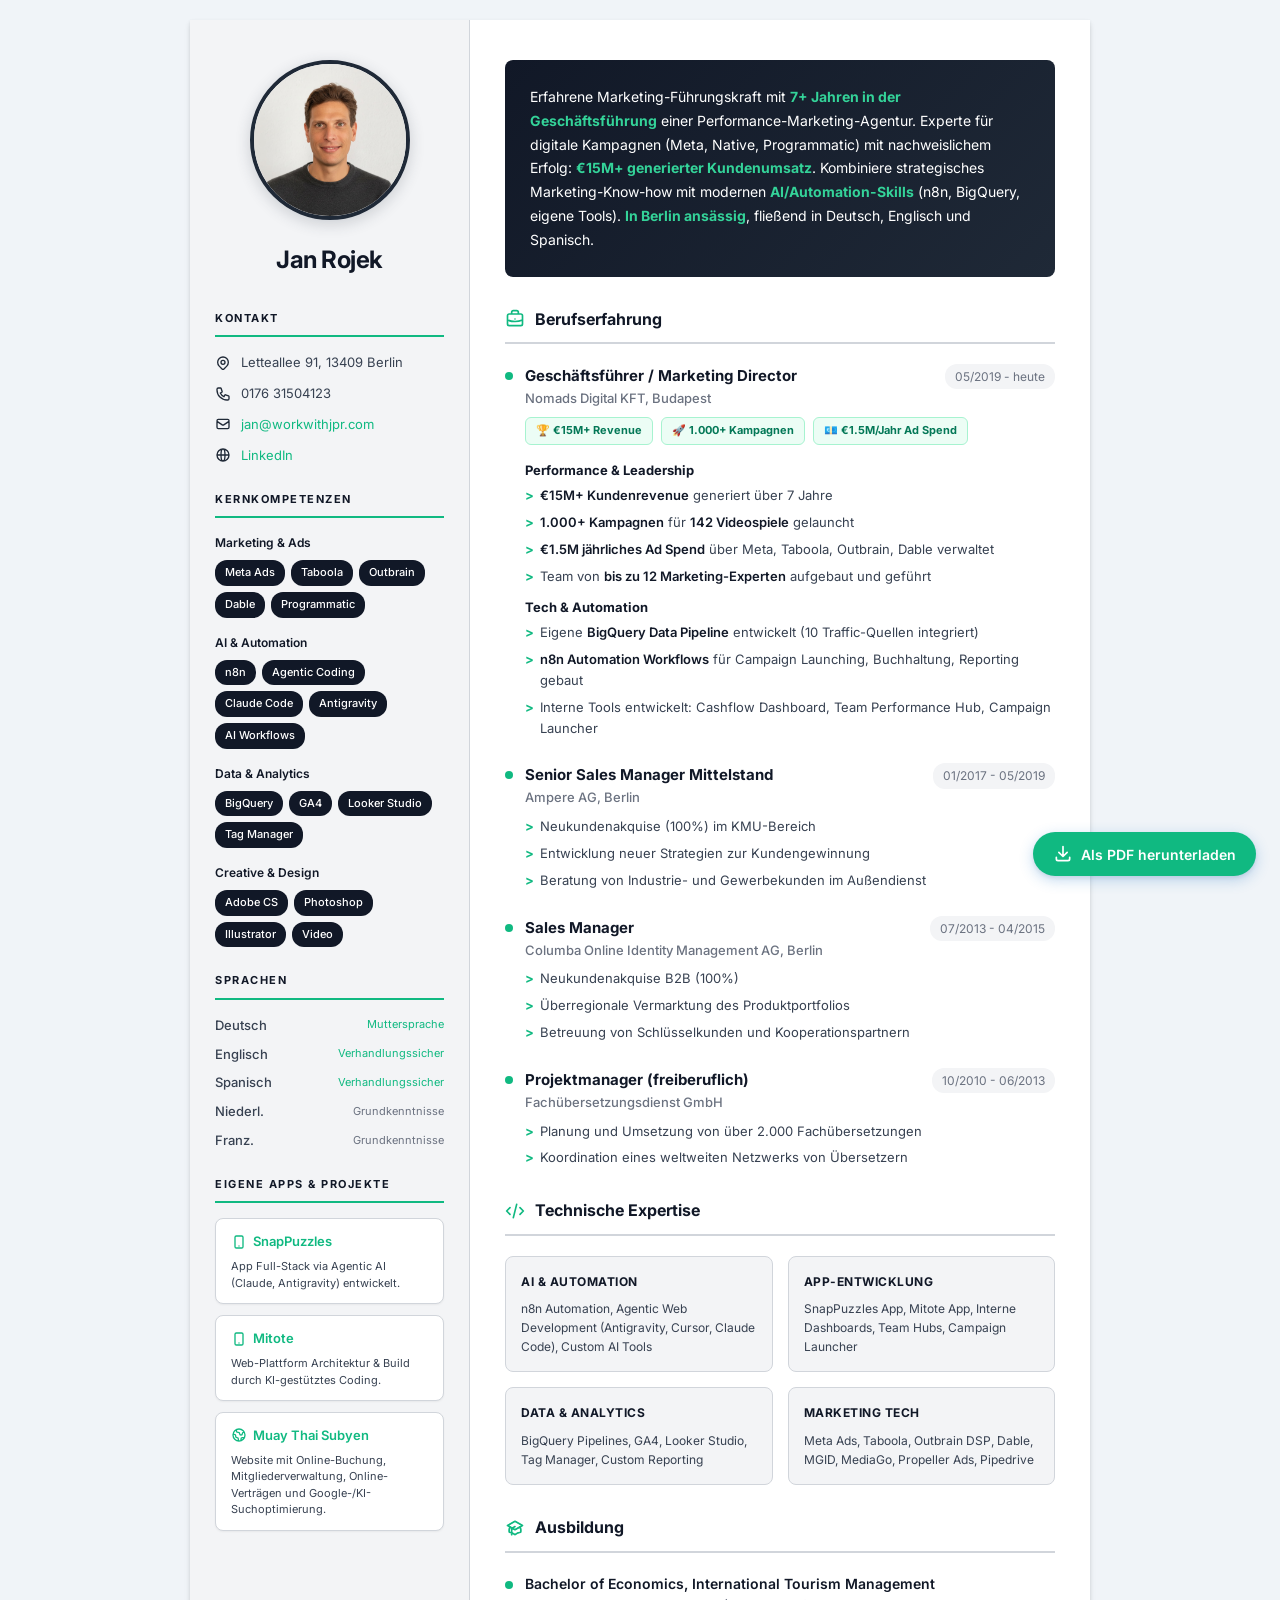
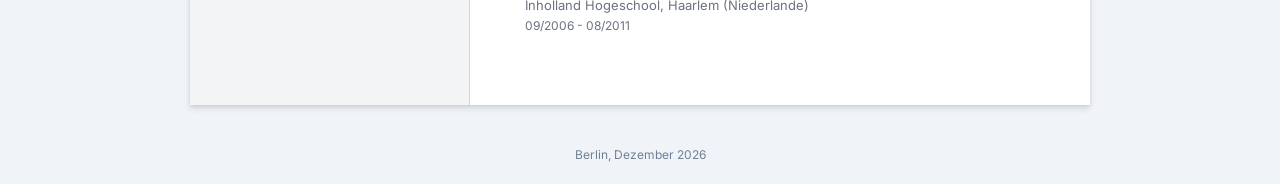
==== index-de-jpr.html @ bb8b76fc "Release: Update CV layout to JPR aesthetic & add Dark Mode variant" ====
<!DOCTYPE html>
<html lang="de">
<head>
  <meta charset="UTF-8">
  <meta name="viewport" content="width=device-width, initial-scale=1.0">
  <title>Lebenslauf - Jan Rojek</title>
  <link rel="preconnect" href="https://fonts.googleapis.com">
  <link rel="preconnect" href="https://fonts.gstatic.com" crossorigin>
  <link href="https://fonts.googleapis.com/css2?family=Inter:wght@400;500;600;700&display=swap" rel="stylesheet">
  <link rel="stylesheet" href="styles-jpr.css">
  <link rel="stylesheet" href="print.css" media="print">
</head>
<body>
  <div class="cv-container">
    <!-- Sidebar -->
    <aside class="sidebar">
      <div class="photo-container">
        <img src="photo.jpg" alt="Jan Rojek" class="photo">
        <h1 class="name">Jan Rojek</h1>
      </div>

      <!-- Contact -->
      <div class="contact-section">
        <h2 class="section-title">Kontakt</h2>
        <div class="contact-item">
          <svg xmlns="http://www.w3.org/2000/svg" fill="none" viewBox="0 0 24 24" stroke="currentColor">
            <path stroke-linecap="round" stroke-linejoin="round" stroke-width="2" d="M17.657 16.657L13.414 20.9a1.998 1.998 0 01-2.827 0l-4.244-4.243a8 8 0 1111.314 0z" />
            <path stroke-linecap="round" stroke-linejoin="round" stroke-width="2" d="M15 11a3 3 0 11-6 0 3 3 0 016 0z" />
          </svg>
          <span>Letteallee 91, 13409 Berlin</span>
        </div>
        <div class="contact-item">
          <svg xmlns="http://www.w3.org/2000/svg" fill="none" viewBox="0 0 24 24" stroke="currentColor">
            <path stroke-linecap="round" stroke-linejoin="round" stroke-width="2" d="M3 5a2 2 0 012-2h3.28a1 1 0 01.948.684l1.498 4.493a1 1 0 01-.502 1.21l-2.257 1.13a11.042 11.042 0 005.516 5.516l1.13-2.257a1 1 0 011.21-.502l4.493 1.498a1 1 0 01.684.949V19a2 2 0 01-2 2h-1C9.716 21 3 14.284 3 6V5z" />
          </svg>
          <span>0176 31504123</span>
        </div>
        <div class="contact-item">
          <svg xmlns="http://www.w3.org/2000/svg" fill="none" viewBox="0 0 24 24" stroke="currentColor">
            <path stroke-linecap="round" stroke-linejoin="round" stroke-width="2" d="M3 8l7.89 5.26a2 2 0 002.22 0L21 8M5 19h14a2 2 0 002-2V7a2 2 0 00-2-2H5a2 2 0 00-2 2v10a2 2 0 002 2z" />
          </svg>
          <a href="mailto:jan@workwithjpr.com">jan@workwithjpr.com</a>
        </div>
        <div class="contact-item">
          <svg xmlns="http://www.w3.org/2000/svg" fill="none" viewBox="0 0 24 24" stroke="currentColor">
            <path stroke-linecap="round" stroke-linejoin="round" stroke-width="2" d="M21 12a9 9 0 01-9 9m9-9a9 9 0 00-9-9m9 9H3m9 9a9 9 0 01-9-9m9 9c1.657 0 3-4.03 3-9s-1.343-9-3-9m0 18c-1.657 0-3-4.03-3-9s1.343-9 3-9m-9 9a9 9 0 019-9" />
          </svg>
          <a href="https://www.linkedin.com/in/workwithjpr/" target="_blank">LinkedIn</a>
        </div>
      </div>

      <!-- Skills -->
      <div class="skills-section">
        <h2 class="section-title">Kernkompetenzen</h2>

        <div class="skill-category">
          <div class="skill-category-title">Marketing & Ads</div>
          <div class="skill-tags">
            <span class="skill-tag">Meta Ads</span>
            <span class="skill-tag">Taboola</span>
            <span class="skill-tag">Outbrain</span>
            <span class="skill-tag">Dable</span>
            <span class="skill-tag">Programmatic</span>
          </div>
        </div>

        <div class="skill-category">
          <div class="skill-category-title">AI & Automation</div>
          <div class="skill-tags">
            <span class="skill-tag">n8n</span>
            <span class="skill-tag">Agentic Coding</span>
            <span class="skill-tag">Claude Code</span>
            <span class="skill-tag">Antigravity</span>
            <span class="skill-tag">AI Workflows</span>
          </div>
        </div>

        <div class="skill-category">
          <div class="skill-category-title">Data & Analytics</div>
          <div class="skill-tags">
            <span class="skill-tag">BigQuery</span>
            <span class="skill-tag">GA4</span>
            <span class="skill-tag">Looker Studio</span>
            <span class="skill-tag">Tag Manager</span>
          </div>
        </div>

        <div class="skill-category">
          <div class="skill-category-title">Creative & Design</div>
          <div class="skill-tags">
            <span class="skill-tag">Adobe CS</span>
            <span class="skill-tag">Photoshop</span>
            <span class="skill-tag">Illustrator</span>
            <span class="skill-tag">Video</span>
          </div>
        </div>
      </div>

      <!-- Languages -->
      <div class="skills-section">
        <h2 class="section-title">Sprachen</h2>
        <div class="language-item">
          <span class="language-name">Deutsch</span>
          <span style="font-size: 11px; color: var(--accent);">Muttersprache</span>
        </div>
        <div class="language-item">
          <span class="language-name">Englisch</span>
          <span style="font-size: 11px; color: var(--accent);">Verhandlungssicher</span>
        </div>
        <div class="language-item">
          <span class="language-name">Spanisch</span>
          <span style="font-size: 11px; color: var(--accent);">Verhandlungssicher</span>
        </div>
        <div class="language-item">
          <span class="language-name">Niederl.</span>
          <span style="font-size: 11px; color: var(--text-light);">Grundkenntnisse</span>
        </div>
        <div class="language-item">
          <span class="language-name">Franz.</span>
          <span style="font-size: 11px; color: var(--text-light);">Grundkenntnisse</span>
        </div>
      </div>

      <!-- Portfolio -->
      <div class="portfolio-section">
        <h2 class="section-title">Eigene Apps & Projekte</h2>
        <div class="portfolio-links" style="flex-direction: column; gap: 6px;">
          <a href="https://snappuzzles.app" target="_blank" class="portfolio-card">
            <div class="portfolio-card-header">
              <svg xmlns="http://www.w3.org/2000/svg" fill="none" viewBox="0 0 24 24" stroke="currentColor">
                <path stroke-linecap="round" stroke-linejoin="round" stroke-width="2" d="M12 18h.01M8 21h8a2 2 0 002-2V5a2 2 0 00-2-2H8a2 2 0 00-2 2v14a2 2 0 002 2z" />
              </svg>
              <span>SnapPuzzles</span>
            </div>
            <p class="portfolio-desc">App Full-Stack via Agentic AI (Claude, Antigravity) entwickelt.</p>
          </a>
          <a href="https://mitote.io" target="_blank" class="portfolio-card" style="margin-top: 5px;">
            <div class="portfolio-card-header">
              <svg xmlns="http://www.w3.org/2000/svg" fill="none" viewBox="0 0 24 24" stroke="currentColor">
                <path stroke-linecap="round" stroke-linejoin="round" stroke-width="2" d="M12 18h.01M8 21h8a2 2 0 002-2V5a2 2 0 00-2-2H8a2 2 0 00-2 2v14a2 2 0 002 2z" />
              </svg>
              <span>Mitote</span>
            </div>
            <p class="portfolio-desc">Web-Plattform Architektur & Build durch KI-gestütztes Coding.</p>
          </a>
          <a href="https://www.muaythai-subyen.de" target="_blank" class="portfolio-card" style="margin-top: 5px;">
            <div class="portfolio-card-header">
              <svg xmlns="http://www.w3.org/2000/svg" fill="none" viewBox="0 0 24 24" stroke="currentColor">
                <path stroke-linecap="round" stroke-linejoin="round" stroke-width="2" d="M3.055 11H5a2 2 0 012 2v1a2 2 0 002 2 2 2 0 012 2v2.945M8 3.935V5.5A2.5 2.5 0 0010.5 8h.5a2 2 0 012 2 2 2 0 104 0 2 2 0 012-2h1.064M15 20.488V18a2 2 0 012-2h3.064M21 12a9 9 0 11-18 0 9 9 0 0118 0z" />
              </svg>
              <span>Muay Thai Subyen</span>
            </div>
            <p class="portfolio-desc">Website mit Online-Buchung, Mitgliederverwaltung, Online-Verträgen und Google-/KI-Suchoptimierung.</p>
          </a>
        </div>
      </div>
    </aside>

    <!-- Main Content -->
    <main class="main-content">
      <!-- Summary -->
      <div class="summary">
        Erfahrene Marketing-Führungskraft mit <strong>7+ Jahren in der Geschäftsführung</strong> einer Performance-Marketing-Agentur. Experte für digitale Kampagnen (Meta, Native, Programmatic) mit nachweislichem Erfolg: <strong>€15M+ generierter Kundenumsatz</strong>. Kombiniere strategisches Marketing-Know-how mit modernen <strong>AI/Automation-Skills</strong> (n8n, BigQuery, eigene Tools). <strong>In Berlin ansässig</strong>, fließend in Deutsch, Englisch und Spanisch.
      </div>

      <!-- Experience -->
      <section class="main-section">
        <h2 class="main-section-title">
          <svg xmlns="http://www.w3.org/2000/svg" fill="none" viewBox="0 0 24 24" stroke="currentColor">
            <path stroke-linecap="round" stroke-linejoin="round" stroke-width="2" d="M21 13.255A23.931 23.931 0 0112 15c-3.183 0-6.22-.62-9-1.745M16 6V4a2 2 0 00-2-2h-4a2 2 0 00-2 2v2m4 6h.01M5 20h14a2 2 0 002-2V8a2 2 0 00-2-2H5a2 2 0 00-2 2v10a2 2 0 002 2z" />
          </svg>
          Berufserfahrung
        </h2>

        <div class="experience-item">
          <div class="experience-header">
            <div>
              <div class="experience-title">Geschäftsführer / Marketing Director</div>
              <div class="experience-company">Nomads Digital KFT, Budapest</div>
            </div>
            <span class="experience-date">05/2019 - heute</span>
          </div>
          <div class="experience-kpi-badges">
            <span class="kpi-badge">🏆 €15M+ Revenue</span>
            <span class="kpi-badge">🚀 1.000+ Kampagnen</span>
            <span class="kpi-badge">💶 €1.5M/Jahr Ad Spend</span>
          </div>
          <div class="experience-highlights-group">
            <div class="experience-highlights-title">Performance & Leadership</div>
            <ul class="experience-highlights">
              <li><span class="highlight-metric">€15M+ Kundenrevenue</span> generiert über 7 Jahre</li>
              <li><span class="highlight-metric">1.000+ Kampagnen</span> für <span class="highlight-metric">142 Videospiele</span> gelauncht</li>
              <li><span class="highlight-metric">€1.5M jährliches Ad Spend</span> über Meta, Taboola, Outbrain, Dable verwaltet</li>
              <li>Team von <span class="highlight-metric">bis zu 12 Marketing-Experten</span> aufgebaut und geführt</li>
            </ul>
          </div>
          <div class="experience-highlights-group">
            <div class="experience-highlights-title">Tech & Automation</div>
            <ul class="experience-highlights">
              <li>Eigene <span class="highlight-metric">BigQuery Data Pipeline</span> entwickelt (10 Traffic-Quellen integriert)</li>
              <li><span class="highlight-metric">n8n Automation Workflows</span> für Campaign Launching, Buchhaltung, Reporting gebaut</li>
              <li>Interne Tools entwickelt: Cashflow Dashboard, Team Performance Hub, Campaign Launcher</li>
            </ul>
          </div>
        </div>

        <div class="experience-item">
          <div class="experience-header">
            <div>
              <div class="experience-title">Senior Sales Manager Mittelstand</div>
              <div class="experience-company">Ampere AG, Berlin</div>
            </div>
            <span class="experience-date">01/2017 - 05/2019</span>
          </div>
          <ul class="experience-highlights">
            <li>Neukundenakquise (100%) im KMU-Bereich</li>
            <li>Entwicklung neuer Strategien zur Kundengewinnung</li>
            <li>Beratung von Industrie- und Gewerbekunden im Außendienst</li>
          </ul>
        </div>

        <div class="experience-item">
          <div class="experience-header">
            <div>
              <div class="experience-title">Sales Manager</div>
              <div class="experience-company">Columba Online Identity Management AG, Berlin</div>
            </div>
            <span class="experience-date">07/2013 - 04/2015</span>
          </div>
          <ul class="experience-highlights">
            <li>Neukundenakquise B2B (100%)</li>
            <li>Überregionale Vermarktung des Produktportfolios</li>
            <li>Betreuung von Schlüsselkunden und Kooperationspartnern</li>
          </ul>
        </div>

        <div class="experience-item">
          <div class="experience-header">
            <div>
              <div class="experience-title">Projektmanager (freiberuflich)</div>
              <div class="experience-company">Fachübersetzungsdienst GmbH</div>
            </div>
            <span class="experience-date">10/2010 - 06/2013</span>
          </div>
          <ul class="experience-highlights">
            <li>Planung und Umsetzung von über 2.000 Fachübersetzungen</li>
            <li>Koordination eines weltweiten Netzwerks von Übersetzern</li>
          </ul>
        </div>
      </section>

      <!-- Tech Stack -->
      <section class="main-section">
        <h2 class="main-section-title">
          <svg xmlns="http://www.w3.org/2000/svg" fill="none" viewBox="0 0 24 24" stroke="currentColor">
            <path stroke-linecap="round" stroke-linejoin="round" stroke-width="2" d="M10 20l4-16m4 4l4 4-4 4M6 16l-4-4 4-4" />
          </svg>
          Technische Expertise
        </h2>
        <div class="tech-grid">
          <div class="tech-category">
            <div class="tech-category-title">AI & Automation</div>
            <div class="tech-list">n8n Automation, Agentic Web Development (Antigravity, Cursor, Claude Code), Custom AI Tools</div>
          </div>
          <div class="tech-category">
            <div class="tech-category-title">App-Entwicklung</div>
            <div class="tech-list">SnapPuzzles App, Mitote App, Interne Dashboards, Team Hubs, Campaign Launcher</div>
          </div>
          <div class="tech-category">
            <div class="tech-category-title">Data & Analytics</div>
            <div class="tech-list">BigQuery Pipelines, GA4, Looker Studio, Tag Manager, Custom Reporting</div>
          </div>
          <div class="tech-category">
            <div class="tech-category-title">Marketing Tech</div>
            <div class="tech-list">Meta Ads, Taboola, Outbrain DSP, Dable, MGID, MediaGo, Propeller Ads, Pipedrive</div>
          </div>
        </div>
      </section>

      <!-- Education -->
      <section class="main-section">
        <h2 class="main-section-title">
          <svg xmlns="http://www.w3.org/2000/svg" fill="none" viewBox="0 0 24 24" stroke="currentColor">
            <path d="M12 14l9-5-9-5-9 5 9 5z" />
            <path d="M12 14l6.16-3.422a12.083 12.083 0 01.665 6.479A11.952 11.952 0 0012 20.055a11.952 11.952 0 00-6.824-2.998 12.078 12.078 0 01.665-6.479L12 14z" />
            <path stroke-linecap="round" stroke-linejoin="round" stroke-width="2" d="M12 14l9-5-9-5-9 5 9 5zm0 0l6.16-3.422a12.083 12.083 0 01.665 6.479A11.952 11.952 0 0012 20.055a11.952 11.952 0 00-6.824-2.998 12.078 12.078 0 01.665-6.479L12 14zm-4 6v-7.5l4-2.222" />
          </svg>
          Ausbildung
        </h2>

        <div class="education-item">
          <div class="education-degree">Bachelor of Economics, International Tourism Management</div>
          <div class="education-school">Inholland Hogeschool, Haarlem (Niederlande)</div>
          <div class="education-date">09/2006 - 08/2011</div>
        </div>
      </section>

    </main>
  </div>

  <footer style="text-align: center; padding: 20px; color: #718096; font-size: 12px;">
    Berlin, <span id="cv-date"></span>
  </footer>

  <!-- Download PDF Button (hidden in print) -->
  <button class="download-btn no-print" onclick="window.print()" aria-label="Lebenslauf als PDF herunterladen">
    <svg xmlns="http://www.w3.org/2000/svg" width="20" height="20" fill="none" viewBox="0 0 24 24" stroke="currentColor" stroke-width="2">
      <path stroke-linecap="round" stroke-linejoin="round" d="M4 16v2a2 2 0 002 2h12a2 2 0 002-2v-2M7 10l5 5 5-5M12 15V3" />
    </svg>
    <span>Als PDF herunterladen</span>
  </button>

  <script>
    // Set current date dynamically (German format)
    (function() {
      var months = ['Januar', 'Februar', 'März', 'April', 'Mai', 'Juni',
                    'Juli', 'August', 'September', 'Oktober', 'November', 'Dezember'];
      var now = new Date();
      document.getElementById('cv-date').textContent = months[now.getMonth()] + ' ' + now.getFullYear();

      // Update page title for PDF filename
      var origTitle = document.title;
      window.addEventListener('beforeprint', function() {
        var dateStr = now.toISOString().slice(0, 10); // YYYY-MM-DD
        document.title = 'Lebenslauf_Jan_Rojek_' + dateStr;
      });
      window.addEventListener('afterprint', function() {
        document.title = origTitle;
      });
    })();
  </script>
</body>
</html>
---- styles-jpr.css ----
/* CV Stylesheet - Jan Rojek */
/* Modern, professional design with 2-column layout */

:root {
  /* JPR Consulting Palette */
  --primary: #111827; /* gray-900 */
  --primary-light: #1f2937; /* gray-800 */
  --accent: #10b981; /* emerald-500 (grünlich) */
  --accent-light: #34d399; /* emerald-400 */
  --text: #374151; /* gray-700 */
  --text-light: #6b7280; /* gray-500 */
  --bg: #ffffff;
  --bg-sidebar: #f3f4f6; /* gray-100 */
  --border: #d1d5db; /* gray-300 */
  --success: #059669; /* emerald-600 */
}

* {
  margin: 0;
  padding: 0;
  box-sizing: border-box;
}

body {
  font-family: 'Inter', -apple-system, BlinkMacSystemFont, 'Segoe UI', Roboto, sans-serif;
  font-size: 14px;
  line-height: 1.6;
  color: var(--text);
  background: #f0f4f8;
}

.cv-container {
  max-width: 900px;
  margin: 20px auto;
  background: var(--bg);
  box-shadow: 0 4px 6px rgba(0, 0, 0, 0.1), 0 1px 3px rgba(0, 0, 0, 0.08);
  display: grid;
  grid-template-columns: 280px 1fr;
}

/* Sidebar */
.sidebar {
  background: var(--bg-sidebar);
  padding: 40px 25px;
  border-right: 1px solid var(--border);
}

/* Photo */
.photo-container {
  text-align: center;
  margin-bottom: 30px;
}

.photo {
  width: 160px;
  height: 160px;
  border-radius: 50%;
  object-fit: cover;
  border: 4px solid var(--primary-light);
  box-shadow: 0 4px 15px rgba(45, 55, 72, 0.2);
}

.name {
  font-size: 24px;
  font-weight: 700;
  color: var(--primary);
  margin-top: 15px;
  letter-spacing: -0.5px;
}

.title {
  font-size: 13px;
  color: var(--text-light);
  font-weight: 500;
  margin-top: 5px;
}

/* Contact Section */
.contact-section {
  margin-bottom: 25px;
}

.section-title {
  font-size: 11px;
  font-weight: 700;
  text-transform: uppercase;
  letter-spacing: 1.5px;
  color: var(--primary);
  margin-bottom: 15px;
  padding-bottom: 8px;
  border-bottom: 2px solid var(--accent);
}

.contact-item {
  display: flex;
  align-items: center;
  gap: 10px;
  margin-bottom: 10px;
  font-size: 13px;
  color: var(--text);
}

.contact-item svg {
  width: 16px;
  height: 16px;
  color: var(--primary-light);
  flex-shrink: 0;
}

.contact-item a {
  color: var(--accent);
  text-decoration: none;
}

.contact-item a:hover {
  text-decoration: underline;
}

/* Skills Section */
.skills-section {
  margin-bottom: 25px;
}

.skill-category {
  margin-bottom: 15px;
}

.skill-category-title {
  font-size: 12px;
  font-weight: 600;
  color: var(--primary);
  margin-bottom: 8px;
}

.skill-tags {
  display: flex;
  flex-wrap: wrap;
  gap: 6px;
}

.skill-tag {
  background: var(--primary);
  color: white;
  padding: 4px 10px;
  border-radius: 12px;
  font-size: 11px;
  font-weight: 500;
}

.skill-tag.highlight {
  background: var(--accent);
}

/* Languages */
.language-item {
  display: flex;
  justify-content: space-between;
  align-items: center;
  margin-bottom: 8px;
  font-size: 13px;
}

.language-name {
  font-weight: 500;
}

.language-level {
  display: flex;
  gap: 3px;
}

.level-dot {
  width: 8px;
  height: 8px;
  border-radius: 50%;
  background: var(--border);
}

.level-dot.filled {
  background: var(--accent);
}

/* Main Content */
.main-content {
  padding: 40px 35px;
}

/* Summary */
.summary {
  background: linear-gradient(135deg, var(--primary) 0%, var(--primary-light) 100%);
  color: white;
  padding: 25px;
  border-radius: 8px;
  margin-bottom: 30px;
  font-size: 14px;
  line-height: 1.7;
}

.summary strong {
  color: var(--accent-light);
}

/* Main Sections */
.main-section {
  margin-bottom: 30px;
}

.main-section-title {
  font-size: 16px;
  font-weight: 700;
  color: var(--primary);
  margin-bottom: 20px;
  padding-bottom: 10px;
  border-bottom: 2px solid var(--border);
  display: flex;
  align-items: center;
  gap: 10px;
}

.main-section-title svg {
  width: 20px;
  height: 20px;
  color: var(--accent);
}

/* Experience Items */
.experience-item {
  margin-bottom: 25px;
  position: relative;
  padding-left: 20px;
}

.experience-item::before {
  content: '';
  position: absolute;
  left: 0;
  top: 8px;
  width: 8px;
  height: 8px;
  background: var(--accent);
  border-radius: 50%;
}

.experience-header {
  display: flex;
  justify-content: space-between;
  align-items: flex-start;
  flex-wrap: wrap;
  gap: 10px;
  margin-bottom: 8px;
}

.experience-title {
  font-size: 15px;
  font-weight: 700;
  color: var(--primary);
}

.experience-company {
  font-size: 13px;
  color: var(--text-light);
  font-weight: 500;
}

.experience-date {
  font-size: 12px;
  color: var(--text-light);
  background: var(--bg-sidebar);
  padding: 3px 10px;
  border-radius: 12px;
}

.experience-description {
  font-size: 13px;
  color: var(--text);
  margin-bottom: 10px;
}

.experience-highlights {
  list-style: none;
}

.experience-highlights li {
  position: relative;
  padding-left: 15px;
  margin-bottom: 6px;
  font-size: 13px;
  color: var(--text);
}

.experience-highlights li::before {
  content: '>';
  position: absolute;
  left: 0;
  color: var(--accent);
  font-weight: 700;
}

.highlight-metric {
  font-weight: 600;
  color: var(--primary);
}

/* KPI Badges */
.experience-kpi-badges {
  display: flex;
  flex-wrap: wrap;
  gap: 8px;
  margin-bottom: 15px;
}

.kpi-badge {
  background: #ecfdf5; /* emerald-50 */
  border: 1px solid #a7f3d0; /* emerald-200 */
  border-radius: 6px;
  padding: 4px 10px;
  font-size: 11px;
  color: #047857; /* emerald-700 */
  font-weight: 700;
  display: inline-flex;
  align-items: center;
  gap: 4px;
}

.experience-highlights-group {
  margin-top: 10px;
}

.experience-highlights-title {
  font-size: 13px;
  font-weight: 700;
  color: var(--primary);
  margin-bottom: 5px;
}

.client-tags {
  display: flex;
  flex-wrap: wrap;
  gap: 6px;
  margin-top: 10px;
}

.client-tag {
  background: var(--bg-sidebar);
  border: 1px solid var(--border);
  padding: 3px 10px;
  border-radius: 12px;
  font-size: 11px;
  color: var(--text-light);
}

/* Education */
.education-item {
  margin-bottom: 20px;
  padding-left: 20px;
  position: relative;
}

.education-item::before {
  content: '';
  position: absolute;
  left: 0;
  top: 8px;
  width: 8px;
  height: 8px;
  background: var(--accent);
  border-radius: 50%;
}

.education-degree {
  font-size: 14px;
  font-weight: 600;
  color: var(--primary);
}

.education-school {
  font-size: 13px;
  color: var(--text-light);
}

.education-date {
  font-size: 12px;
  color: var(--text-light);
}

/* Portfolio Links */
.portfolio-section {
  margin-top: 20px;
}

.portfolio-links {
  display: flex;
  flex-wrap: wrap;
  gap: 10px;
}

.portfolio-link {
  display: inline-flex;
  align-items: center;
  gap: 6px;
  background: var(--bg-sidebar);
  border: 1px solid var(--border);
  padding: 8px 15px;
  border-radius: 6px;
  font-size: 12px;
  color: var(--accent);
  text-decoration: none;
  transition: all 0.2s;
}

.portfolio-link:hover {
  background: var(--accent);
  color: white;
  border-color: var(--accent);
}

.portfolio-link svg {
  width: 14px;
  height: 14px;
}

/* Portfolio Card */
.portfolio-card {
  display: flex;
  flex-direction: column;
  background: var(--bg);
  border: 1px solid var(--border);
  padding: 12px 15px;
  border-radius: 8px;
  text-decoration: none;
  transition: all 0.2s;
  box-shadow: 0 1px 2px rgba(0,0,0,0.05);
}

.portfolio-card:hover {
  border-color: var(--accent);
  box-shadow: 0 4px 6px rgba(6, 182, 212, 0.1);
  transform: translateY(-1px);
}

.portfolio-card-header {
  display: flex;
  align-items: center;
  gap: 6px;
  color: var(--accent);
  font-weight: 600;
  font-size: 13px;
  margin-bottom: 6px;
}

.portfolio-card-header svg {
  width: 16px;
  height: 16px;
}

.portfolio-desc {
  font-size: 11px;
  line-height: 1.5;
  color: var(--text);
  padding: 0;
  margin: 0;
}

/* Tech Stack Grid */
.tech-grid {
  display: grid;
  grid-template-columns: repeat(2, 1fr);
  gap: 15px;
  margin-top: 15px;
}

.tech-category {
  background: var(--bg-sidebar);
  padding: 15px;
  border-radius: 8px;
  border: 1px solid var(--border);
}

.tech-category.wide {
  grid-column: 1 / -1;
}

.tech-category-title {
  font-size: 12px;
  font-weight: 700;
  color: var(--primary);
  margin-bottom: 8px;
  text-transform: uppercase;
  letter-spacing: 0.5px;
}

.tech-list {
  font-size: 12px;
  color: var(--text);
  line-height: 1.6;
}

/* Mobile Responsive Styles */
@media (max-width: 768px) {
  body {
    background: var(--bg);
  }

  .cv-container {
    display: block;
    margin: 0;
    box-shadow: none;
  }

  .sidebar {
    padding: 30px 20px;
    border-right: none;
    border-bottom: 1px solid var(--border);
  }

  .photo-container {
    margin-bottom: 25px;
  }

  .photo {
    width: 120px;
    height: 120px;
  }

  .name {
    font-size: 22px;
  }

  .contact-section {
    margin-bottom: 20px;
  }

  .contact-item {
    font-size: 12px;
    margin-bottom: 8px;
  }

  .skill-category {
    margin-bottom: 12px;
  }

  .skill-tag {
    font-size: 10px;
    padding: 3px 8px;
  }

  .language-item {
    font-size: 12px;
  }

  .main-content {
    padding: 25px 20px;
  }

  .summary {
    padding: 20px;
    font-size: 13px;
    margin-bottom: 25px;
  }

  .main-section {
    margin-bottom: 25px;
  }

  .main-section-title {
    font-size: 15px;
    margin-bottom: 15px;
  }

  .experience-item {
    margin-bottom: 20px;
    padding-left: 15px;
  }

  .experience-header {
    flex-direction: column;
    gap: 5px;
  }

  .experience-title {
    font-size: 14px;
  }

  .experience-company {
    font-size: 12px;
  }

  .experience-date {
    font-size: 11px;
    align-self: flex-start;
  }

  .experience-highlights li {
    font-size: 12px;
    margin-bottom: 5px;
  }

  .tech-grid {
    grid-template-columns: 1fr;
    gap: 10px;
  }

  .tech-category {
    padding: 12px;
  }

  .tech-category-title {
    font-size: 11px;
  }

  .tech-list {
    font-size: 11px;
  }

  .education-item {
    margin-bottom: 15px;
    padding-left: 15px;
  }

  .education-degree {
    font-size: 13px;
  }

  .education-school {
    font-size: 12px;
  }

  .portfolio-link {
    font-size: 11px;
    padding: 6px 12px;
  }
}

/* Small phones */
@media (max-width: 400px) {
  .sidebar {
    padding: 25px 15px;
  }

  .main-content {
    padding: 20px 15px;
  }

  .photo {
    width: 100px;
    height: 100px;
  }

  .name {
    font-size: 20px;
  }

  .summary {
    padding: 15px;
    font-size: 12px;
  }
}

/* ===== Download PDF Button ===== */
.download-btn {
  position: fixed;
  bottom: 24px;
  right: 24px;
  display: inline-flex;
  align-items: center;
  gap: 8px;
  padding: 12px 20px;
  background: var(--accent);
  color: #ffffff;
  border: none;
  border-radius: 999px;
  font-family: 'Inter', sans-serif;
  font-size: 14px;
  font-weight: 600;
  cursor: pointer;
  box-shadow: 0 4px 14px rgba(49, 130, 206, 0.3), 0 2px 4px rgba(0, 0, 0, 0.08);
  transition: transform 0.15s ease, box-shadow 0.15s ease, background 0.15s ease;
  z-index: 1000;
}

.download-btn:hover {
  background: #2c5aa0;
  transform: translateY(-1px);
  box-shadow: 0 6px 18px rgba(49, 130, 206, 0.4), 0 2px 4px rgba(0, 0, 0, 0.08);
}

.download-btn:active {
  transform: translateY(0);
}

.download-btn svg {
  flex-shrink: 0;
}

@media (max-width: 600px) {
  .download-btn {
    bottom: 16px;
    right: 16px;
    padding: 10px 16px;
    font-size: 13px;
  }

  .download-btn span {
    display: none;
  }
}
---- print.css ----
/* Print Stylesheet for CV - Jan Rojek */
/* Optimized for A4 PDF export */

@media print {
  @page {
    size: A4;
    margin: 6mm 5mm;
  }

  html, body {
    margin: 0 !important;
    padding: 0 !important;
  }

  * {
    -webkit-print-color-adjust: exact !important;
    print-color-adjust: exact !important;
    color-adjust: exact !important;
  }

  /* Hide download button and other non-print elements — triple safety */
  .no-print,
  .download-btn,
  button.download-btn,
  .download-btn * {
    display: none !important;
    visibility: hidden !important;
    opacity: 0 !important;
    position: absolute !important;
    left: -99999px !important;
    width: 0 !important;
    height: 0 !important;
    overflow: hidden !important;
  }

  body {
    background: white !important;
    font-size: 10px;
    line-height: 1.35;
  }

  .cv-container {
    max-width: 100%;
    margin: 0;
    box-shadow: none;
    display: grid;
    grid-template-columns: 210px 1fr;
    min-height: auto;
  }

  /* Sidebar */
  .sidebar {
    background: #f7fafc !important;
    padding: 15px 12px;
    border-right: 1px solid #e2e8f0;
  }

  .photo-container {
    margin-bottom: 12px !important;
  }

  .photo {
    width: 95px;
    height: 95px;
    border: 2px solid #4a5568;
  }

  .name {
    font-size: 15px;
    margin-top: 8px;
  }

  .title {
    font-size: 9px;
  }

  .contact-section,
  .skills-section,
  .languages-section,
  .portfolio-section {
    margin-bottom: 12px !important;
  }

  .section-title {
    font-size: 8px;
    margin-bottom: 6px;
    padding-bottom: 3px;
  }

  .contact-item {
    font-size: 9px;
    margin-bottom: 3px;
    gap: 5px;
  }

  .contact-item svg {
    width: 10px;
    height: 10px;
  }

  .skill-category {
    margin-bottom: 6px;
  }

  .skill-category-title {
    font-size: 8px;
    margin-bottom: 3px;
  }

  .skill-tags {
    gap: 3px;
  }

  .skill-tag {
    padding: 1px 5px;
    font-size: 7px;
    border-radius: 6px;
  }

  .language-item {
    font-size: 9px;
    margin-bottom: 3px;
  }

  .level-dot {
    width: 5px;
    height: 5px;
  }

  .portfolio-link {
    padding: 3px 8px;
    font-size: 8px;
    margin-bottom: 3px;
  }

  .portfolio-link svg {
    width: 9px;
    height: 9px;
  }

  .portfolio-desc {
    font-size: 8px !important;
    line-height: 1.35 !important;
    padding: 2px 2px 0 2px !important;
    margin-top: -1px !important;
  }

  /* Main Content */
  .main-content {
    padding: 15px 18px;
  }

  .summary {
    padding: 10px 12px;
    font-size: 10px;
    line-height: 1.45;
    margin-bottom: 12px;
    border-radius: 5px;
    background: linear-gradient(135deg, #2d3748 0%, #4a5568 100%) !important;
    color: white !important;
  }

  .summary strong {
    color: #63b3ed !important;
  }

  .main-section {
    margin-bottom: 11px;
  }

  .main-section-title {
    font-size: 11px;
    margin-bottom: 7px;
    padding-bottom: 4px;
    gap: 5px;
  }

  .main-section-title svg {
    width: 13px;
    height: 13px;
  }

  .experience-item {
    margin-bottom: 8px;
    padding-left: 12px;
  }

  .experience-item::before {
    width: 5px;
    height: 5px;
    top: 5px;
  }

  .experience-title {
    font-size: 11px;
  }

  .experience-company {
    font-size: 9px;
  }

  .experience-date {
    font-size: 8px;
    padding: 1px 5px;
  }

  .experience-highlights {
    margin-top: 3px;
  }

  .experience-highlights li {
    font-size: 9px;
    margin-bottom: 1px;
    padding-left: 10px;
    line-height: 1.35;
  }

  .experience-highlights li::before {
    font-size: 10px;
  }

  .client-tags {
    gap: 4px;
    margin-top: 6px;
  }

  .client-tag {
    padding: 2px 6px;
    font-size: 8px;
  }

  .tech-grid {
    grid-template-columns: repeat(2, 1fr);
    gap: 10px;
    margin-top: 10px;
  }

  .tech-category {
    padding: 10px;
    border-radius: 6px;
  }

  .tech-category.wide {
    grid-column: 1 / -1;
  }

  .tech-category-title {
    font-size: 9px;
    margin-bottom: 5px;
  }

  .tech-list {
    font-size: 9px;
    line-height: 1.4;
  }

  .education-item {
    margin-bottom: 12px;
    padding-left: 15px;
  }

  .education-item::before {
    width: 6px;
    height: 6px;
    top: 6px;
  }

  .education-degree {
    font-size: 11px;
  }

  .education-school {
    font-size: 10px;
  }

  .education-date {
    font-size: 9px;
  }

  /* Footer with date — keep visible in print */
  footer {
    display: block !important;
    text-align: center;
    padding: 8px 0 0 0 !important;
    color: #718096 !important;
    font-size: 8px !important;
    font-style: italic;
    border-top: 1px solid #e2e8f0;
    margin-top: 15px;
  }

  /* Avoid page breaks inside elements */
  .experience-item,
  .education-item,
  .tech-category,
  .summary {
    break-inside: avoid;
    page-break-inside: avoid;
  }

  /* Ensure links are visible */
  a {
    text-decoration: none;
  }

  /* Remove link hover effects */
  .portfolio-link:hover {
    background: #f7fafc !important;
    color: #3182ce !important;
    border-color: #e2e8f0 !important;
  }
}

/* High-quality print */
@media print and (min-resolution: 300dpi) {
  .photo {
    image-rendering: high-quality;
  }
}
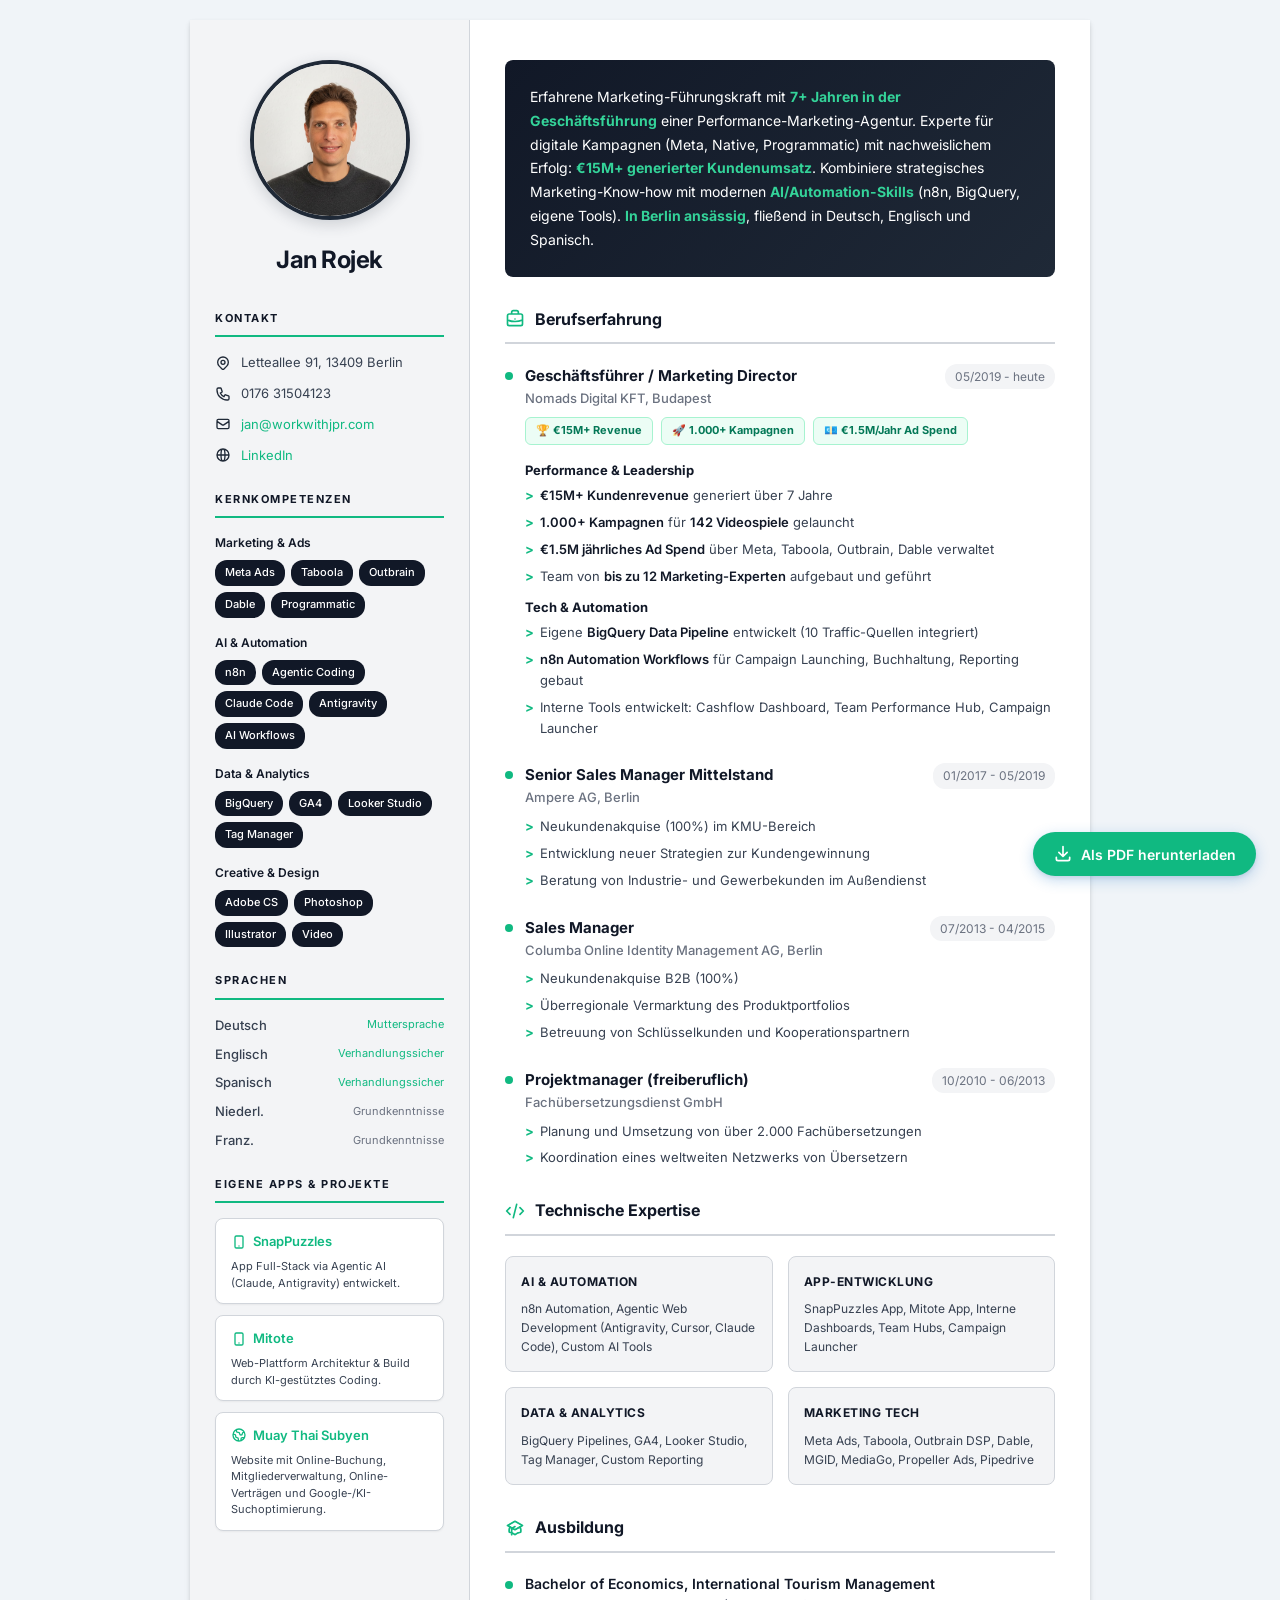
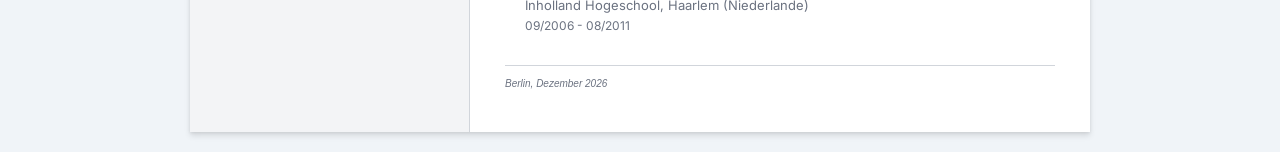
==== commit ba7dfce0: "Move print date footer inside main grid to prevent boundary spillage" ====
--- a/index-de-jpr.html
+++ b/index-de-jpr.html
@@ -295,12 +295,12 @@
         </div>
       </section>
 
+      <div style="margin-top: 15px; padding-top: 10px; border-top: 1px solid var(--border); color: var(--text-light); font-size: 10px; font-style: italic;">
+        Berlin, <span id="cv-date"></span>
+      </div>
     </main>
   </div>
 
-  <footer style="text-align: center; padding: 20px; color: #718096; font-size: 12px;">
-    Berlin, <span id="cv-date"></span>
-  </footer>
 
   <!-- Download PDF Button (hidden in print) -->
   <button class="download-btn no-print" onclick="window.print()" aria-label="Lebenslauf als PDF herunterladen">
--- a/styles-jpr.css
+++ b/styles-jpr.css
@@ -704,3 +704,11 @@
     display: none;
   }
 }
+
+@media print {
+  .download-btn, .no-print {
+    display: none !important;
+    opacity: 0 !important;
+    visibility: hidden !important;
+  }
+}
--- a/print.css
+++ b/print.css
@@ -35,7 +35,7 @@
 
   body {
     background: white !important;
-    font-size: 10px;
+    font-size: 9px;
     line-height: 1.35;
   }
 
@@ -46,12 +46,14 @@
     display: grid;
     grid-template-columns: 210px 1fr;
     min-height: auto;
+    page-break-inside: avoid;
+    break-inside: avoid;
   }
 
   /* Sidebar */
   .sidebar {
-    background: #f7fafc !important;
-    padding: 15px 12px;
+    background: #f4f4f5 !important;
+    padding: 12px 10px;
     border-right: 1px solid #e2e8f0;
   }
 
@@ -60,9 +62,9 @@
   }
 
   .photo {
-    width: 95px;
-    height: 95px;
-    border: 2px solid #4a5568;
+    width: 85px;
+    height: 85px;
+    border: 2px solid #27272a;
   }
 
   .name {
@@ -147,25 +149,25 @@
 
   /* Main Content */
   .main-content {
-    padding: 15px 18px;
+    padding: 12px 15px;
   }
 
   .summary {
     padding: 10px 12px;
     font-size: 10px;
     line-height: 1.45;
-    margin-bottom: 12px;
+    margin-bottom: 8px;
     border-radius: 5px;
-    background: linear-gradient(135deg, #2d3748 0%, #4a5568 100%) !important;
+    background: linear-gradient(135deg, #18181b 0%, #09090b 100%) !important;
     color: white !important;
   }
 
   .summary strong {
-    color: #63b3ed !important;
+    color: #10b981 !important;
   }
 
   .main-section {
-    margin-bottom: 11px;
+    margin-bottom: 8px;
   }
 
   .main-section-title {
@@ -181,7 +183,7 @@
   }
 
   .experience-item {
-    margin-bottom: 8px;
+    margin-bottom: 5px;
     padding-left: 12px;
   }
 
@@ -231,8 +233,8 @@
 
   .tech-grid {
     grid-template-columns: repeat(2, 1fr);
-    gap: 10px;
-    margin-top: 10px;
+    gap: 8px;
+    margin-top: 6px;
   }
 
   .tech-category {
@@ -255,7 +257,7 @@
   }
 
   .education-item {
-    margin-bottom: 12px;
+    margin-bottom: 6px;
     padding-left: 15px;
   }
 
@@ -277,16 +279,9 @@
     font-size: 9px;
   }
 
-  /* Footer with date — keep visible in print */
+  /* Hide Footer entirely in print to prevent it from dragging the page height down */
   footer {
-    display: block !important;
-    text-align: center;
-    padding: 8px 0 0 0 !important;
-    color: #718096 !important;
-    font-size: 8px !important;
-    font-style: italic;
-    border-top: 1px solid #e2e8f0;
-    margin-top: 15px;
+    display: none !important;
   }
 
   /* Avoid page breaks inside elements */
@@ -305,9 +300,9 @@
 
   /* Remove link hover effects */
   .portfolio-link:hover {
-    background: #f7fafc !important;
-    color: #3182ce !important;
-    border-color: #e2e8f0 !important;
+    background: #f4f4f5 !important;
+    color: #10b981 !important;
+    border-color: #e4e4e7 !important;
   }
 }
 
